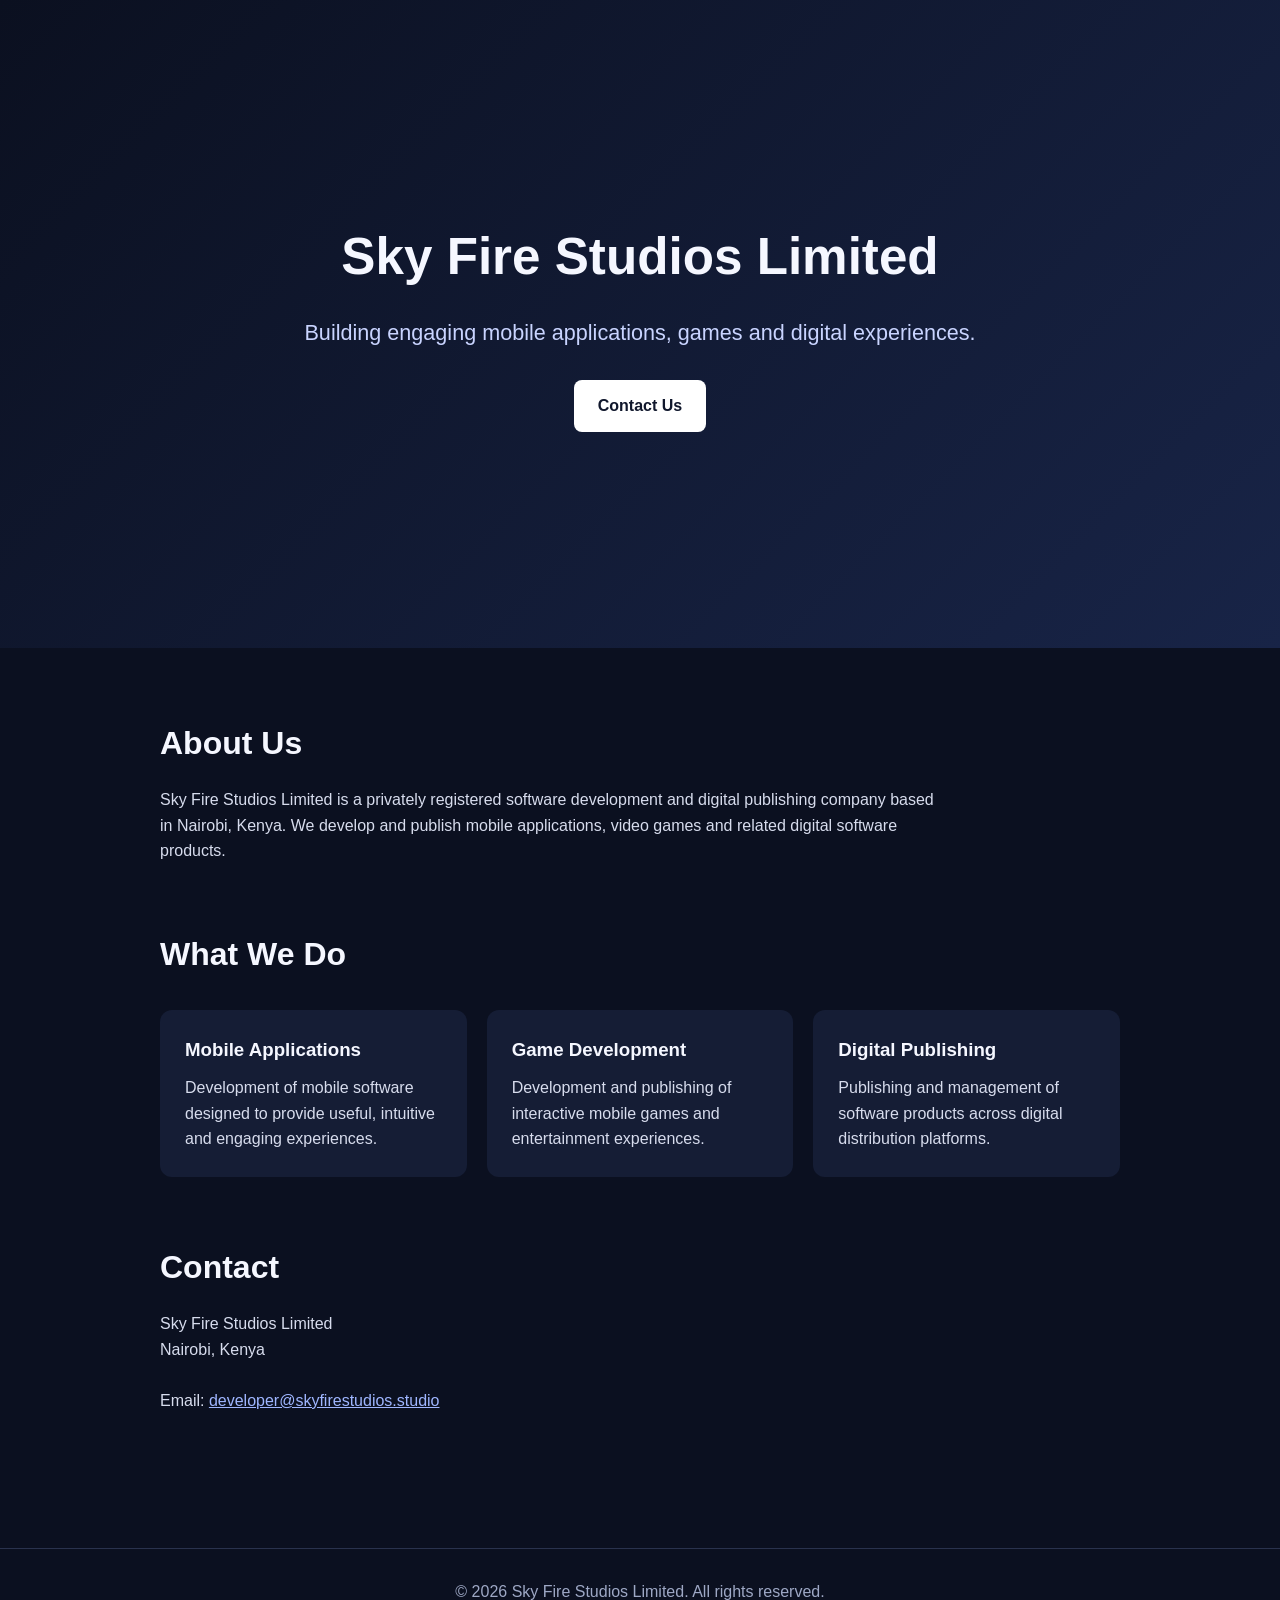
==== index.html @ 4a7836ee "Create index.html" ====
<!DOCTYPE html>
<html lang="en">
<head>
  <meta charset="UTF-8">
  <meta name="viewport" content="width=device-width, initial-scale=1.0">

  <title>Sky Fire Studios Limited</title>

  <meta
    name="description"
    content="Sky Fire Studios Limited is a software development and digital publishing company based in Nairobi, Kenya."
  >

  <style>
    * {
      box-sizing: border-box;
      margin: 0;
      padding: 0;
    }

    body {
      font-family: Arial, Helvetica, sans-serif;
      background: #0b1020;
      color: #f5f7ff;
      line-height: 1.6;
    }

    header {
      min-height: 72vh;
      display: flex;
      align-items: center;
      justify-content: center;
      text-align: center;
      padding: 60px 20px;
      background: linear-gradient(135deg, #0b1020, #182447);
    }

    .hero {
      max-width: 850px;
    }

    h1 {
      font-size: 3.2rem;
      margin-bottom: 18px;
    }

    .tagline {
      font-size: 1.35rem;
      color: #c9d4ff;
      margin-bottom: 30px;
    }

    .button {
      display: inline-block;
      padding: 13px 24px;
      background: #ffffff;
      color: #10172c;
      text-decoration: none;
      border-radius: 8px;
      font-weight: bold;
    }

    main {
      max-width: 1000px;
      margin: auto;
      padding: 70px 20px;
    }

    section {
      margin-bottom: 65px;
    }

    h2 {
      font-size: 2rem;
      margin-bottom: 18px;
    }

    p {
      color: #d7dcED;
      max-width: 780px;
    }

    .services {
      display: grid;
      grid-template-columns: repeat(auto-fit, minmax(220px, 1fr));
      gap: 20px;
      margin-top: 30px;
    }

    .card {
      background: #151d35;
      padding: 25px;
      border-radius: 12px;
    }

    .card h3 {
      margin-bottom: 10px;
    }

    .contact a {
      color: #9fb6ff;
    }

    footer {
      border-top: 1px solid #29324d;
      padding: 30px 20px;
      text-align: center;
      color: #9ea8c5;
    }

    @media (max-width: 600px) {
      h1 {
        font-size: 2.3rem;
      }
    }
  </style>
</head>

<body>

  <header>
    <div class="hero">
      <h1>Sky Fire Studios Limited</h1>

      <p class="tagline">
        Building engaging mobile applications, games and digital experiences.
      </p>

      <a class="button" href="mailto:developer@skyfirestudios.studio">
        Contact Us
      </a>
    </div>
  </header>

  <main>

    <section>
      <h2>About Us</h2>

      <p>
        Sky Fire Studios Limited is a privately registered software development
        and digital publishing company based in Nairobi, Kenya. We develop and
        publish mobile applications, video games and related digital software
        products.
      </p>
    </section>

    <section>
      <h2>What We Do</h2>

      <div class="services">
        <div class="card">
          <h3>Mobile Applications</h3>
          <p>
            Development of mobile software designed to provide useful,
            intuitive and engaging experiences.
          </p>
        </div>

        <div class="card">
          <h3>Game Development</h3>
          <p>
            Development and publishing of interactive mobile games and
            entertainment experiences.
          </p>
        </div>

        <div class="card">
          <h3>Digital Publishing</h3>
          <p>
            Publishing and management of software products across digital
            distribution platforms.
          </p>
        </div>
      </div>
    </section>

    <section class="contact">
      <h2>Contact</h2>

      <p>
        Sky Fire Studios Limited<br>
        Nairobi, Kenya<br><br>

        Email:
        <a href="mailto:developer@skyfirestudios.studio">
          developer@skyfirestudios.studio
        </a>
      </p>
    </section>

  </main>

  <footer>
    © 2026 Sky Fire Studios Limited. All rights reserved.
  </footer>

</body>
</html>
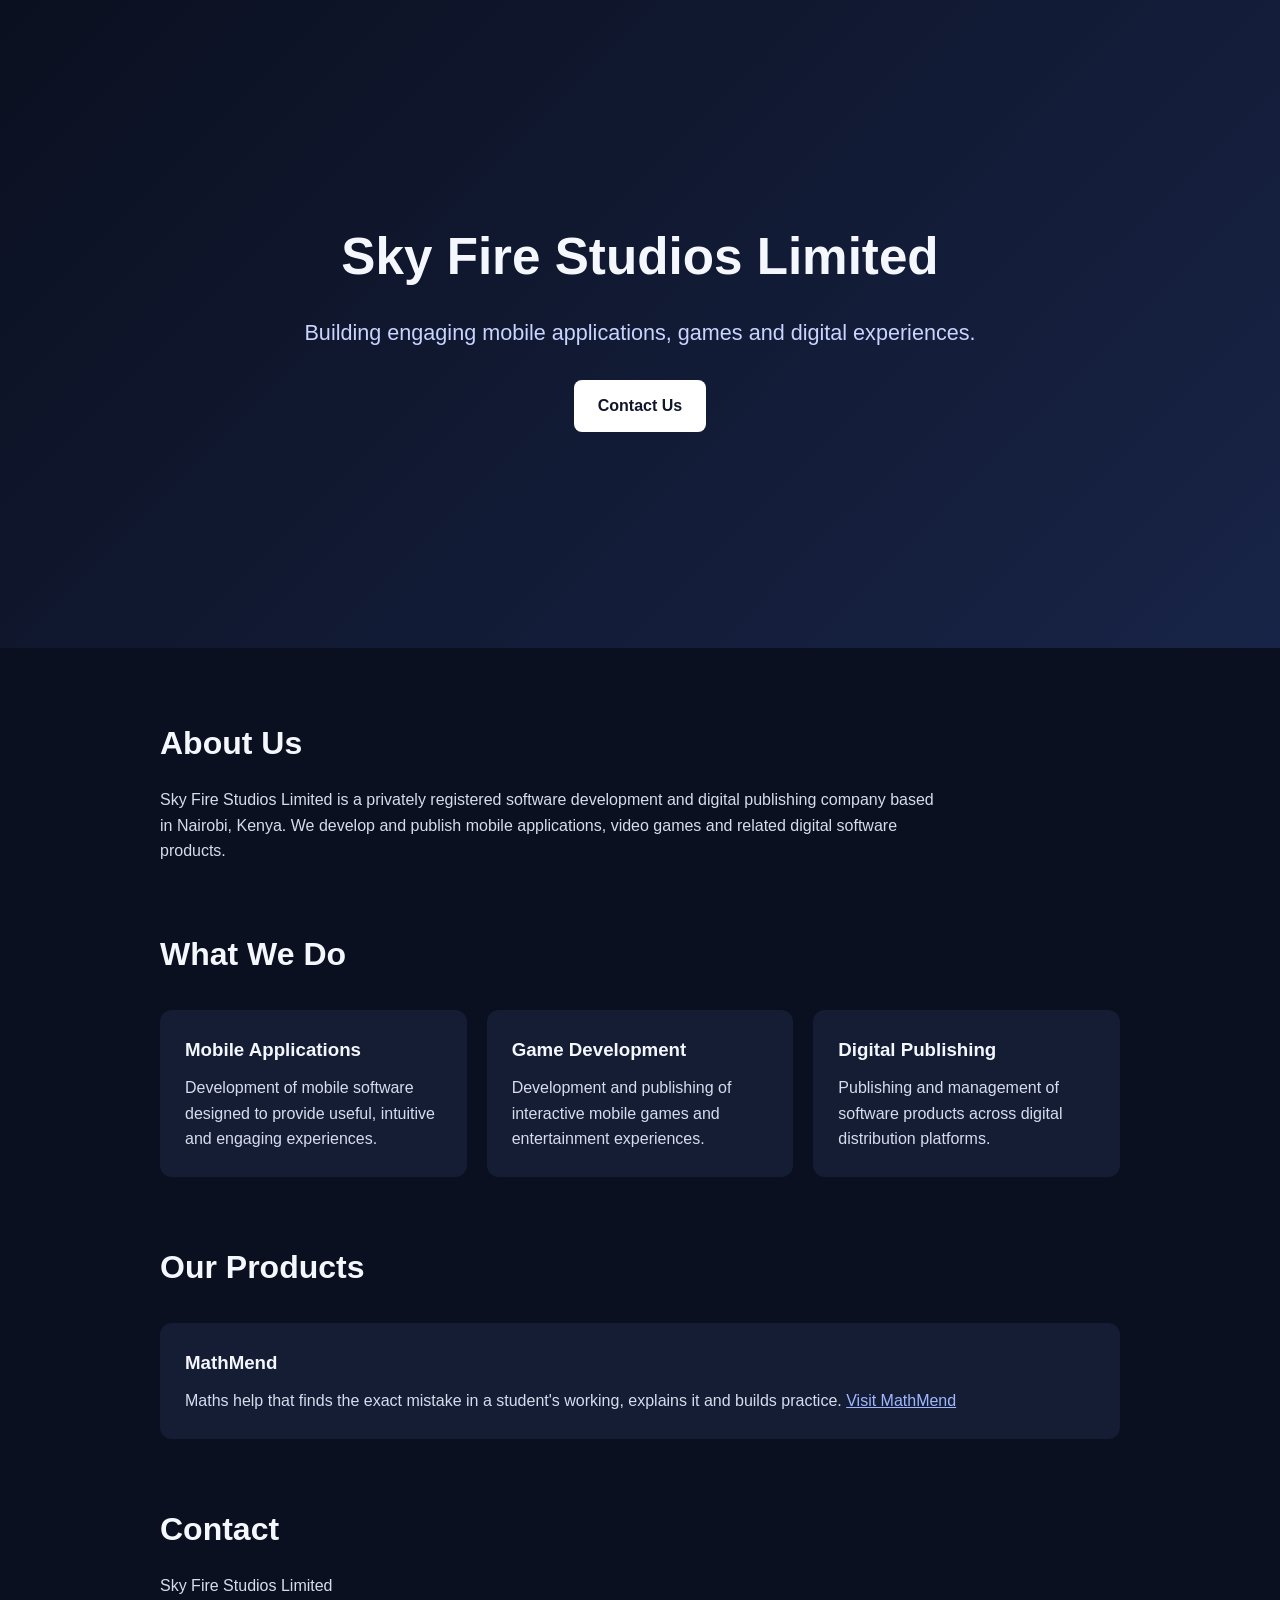
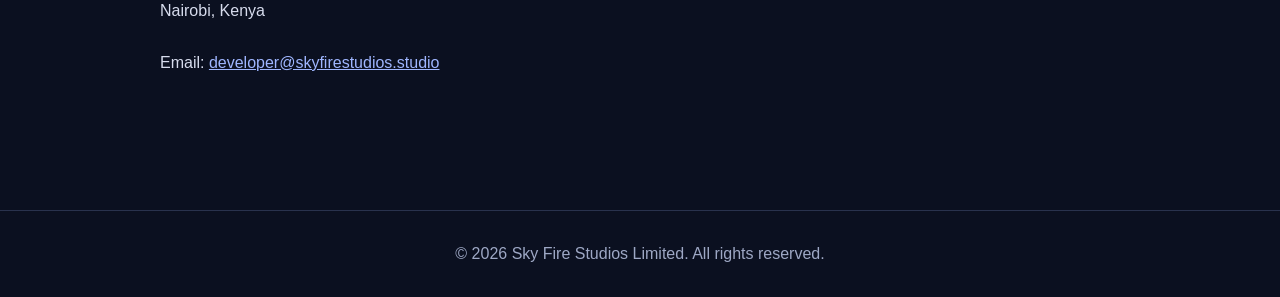
==== commit 8edd42e6: "Add MathMend product website under /mathmend Static, mobile-friendly site with home, students and pa" ====
--- a/index.html
+++ b/index.html
@@ -175,6 +175,21 @@
       </div>
     </section>
 
+    <section>
+      <h2>Our Products</h2>
+
+      <div class="services">
+        <div class="card">
+          <h3>MathMend</h3>
+          <p>
+            Maths help that finds the exact mistake in a student's working,
+            explains it and builds practice.
+            <a href="mathmend/" style="color:#9fb6ff">Visit MathMend</a>
+          </p>
+        </div>
+      </div>
+    </section>
+
     <section class="contact">
       <h2>Contact</h2>
 
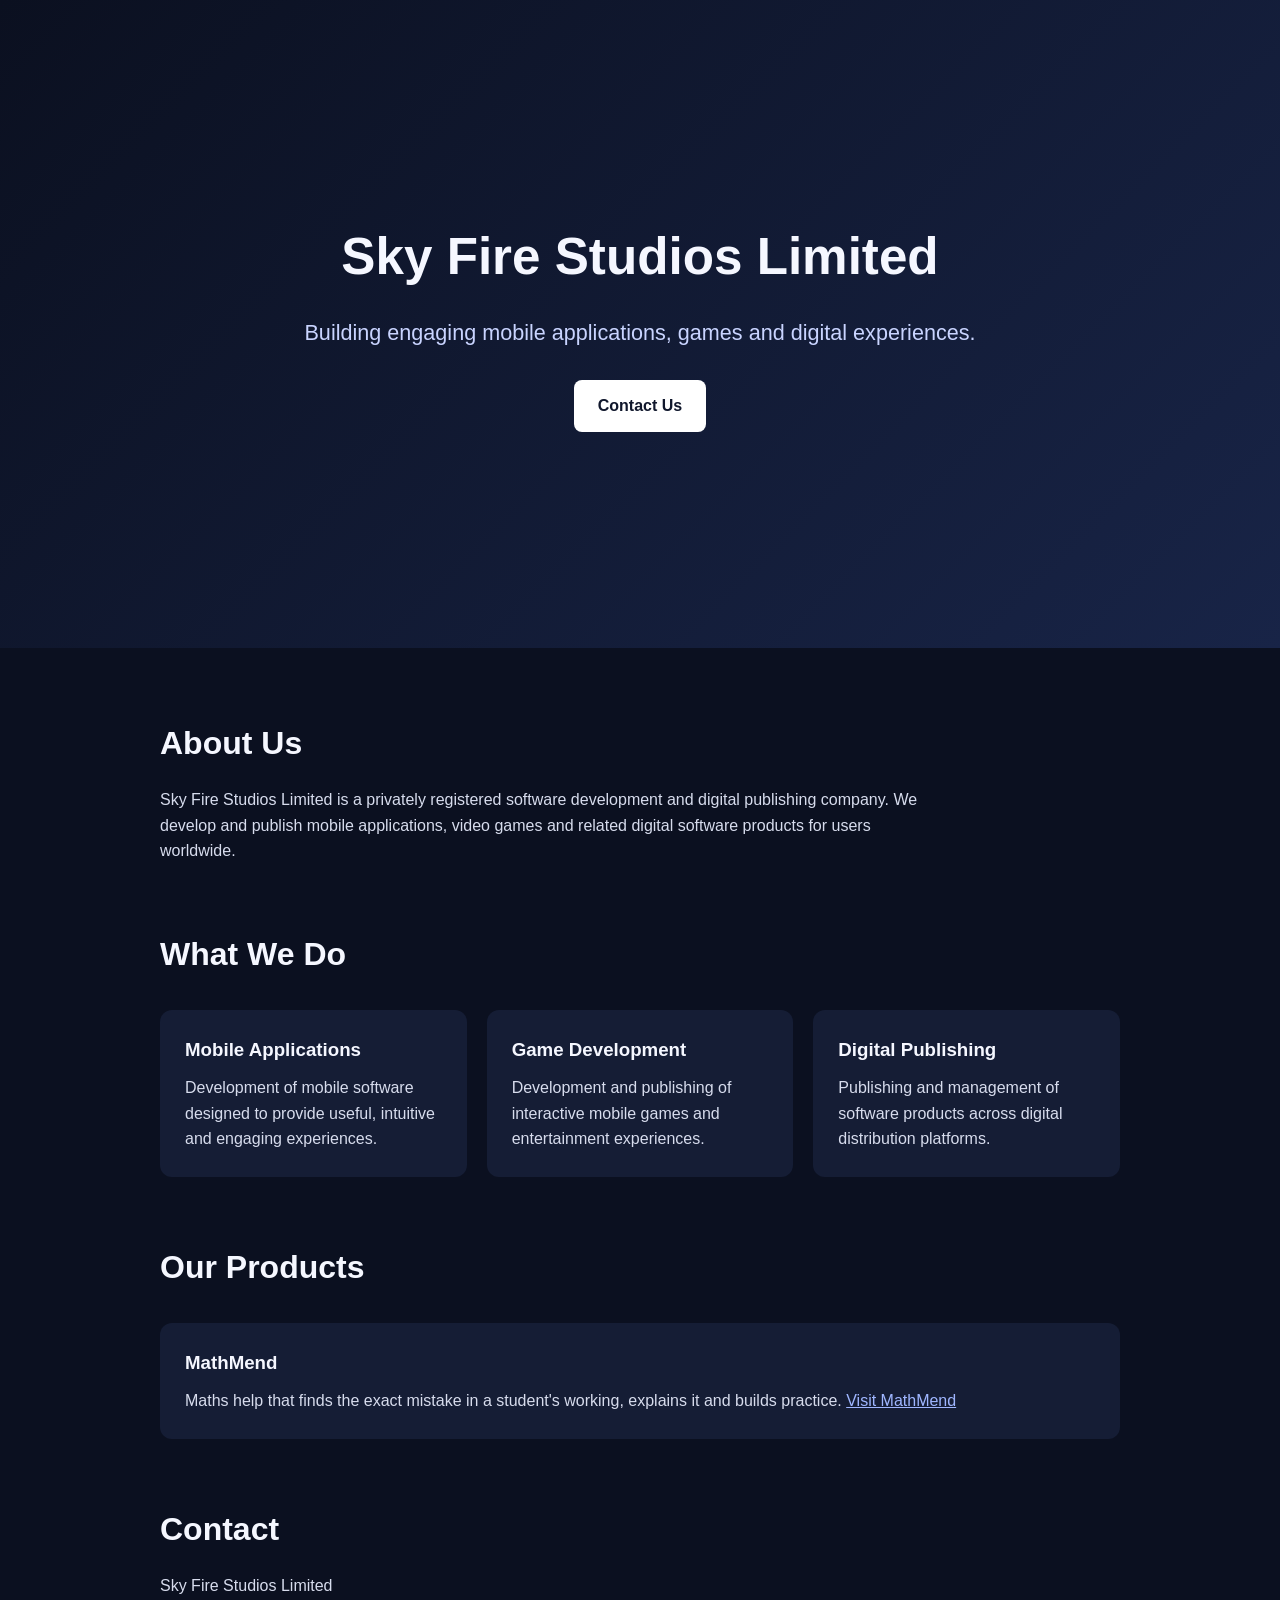
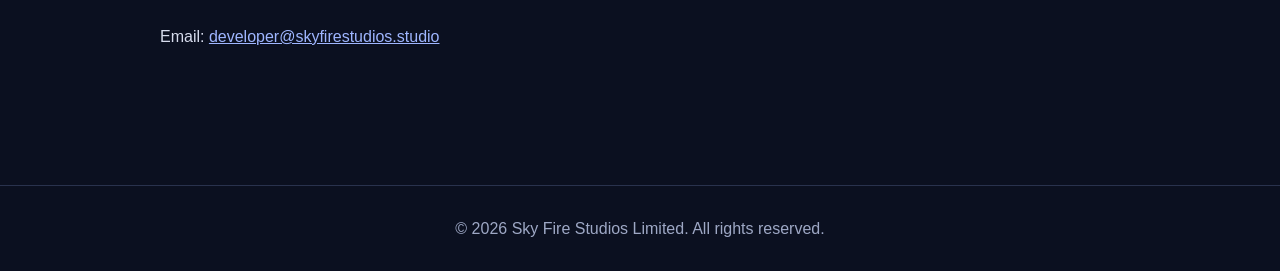
==== commit 2dd1b53e: "Present Sky Fire Studios and MathMend for a global audience Remove Kenya and Nairobi references from" ====
--- a/index.html
+++ b/index.html
@@ -8,7 +8,7 @@
 
   <meta
     name="description"
-    content="Sky Fire Studios Limited is a software development and digital publishing company based in Nairobi, Kenya."
+    content="Sky Fire Studios Limited is a software development and digital publishing company building apps and games for users worldwide."
   >
 
   <style>
@@ -139,9 +139,9 @@
 
       <p>
         Sky Fire Studios Limited is a privately registered software development
-        and digital publishing company based in Nairobi, Kenya. We develop and
-        publish mobile applications, video games and related digital software
-        products.
+        and digital publishing company. We develop and publish mobile
+        applications, video games and related digital software products for
+        users worldwide.
       </p>
     </section>
 
@@ -194,8 +194,7 @@
       <h2>Contact</h2>
 
       <p>
-        Sky Fire Studios Limited<br>
-        Nairobi, Kenya<br><br>
+        Sky Fire Studios Limited<br><br>
 
         Email:
         <a href="mailto:developer@skyfirestudios.studio">
